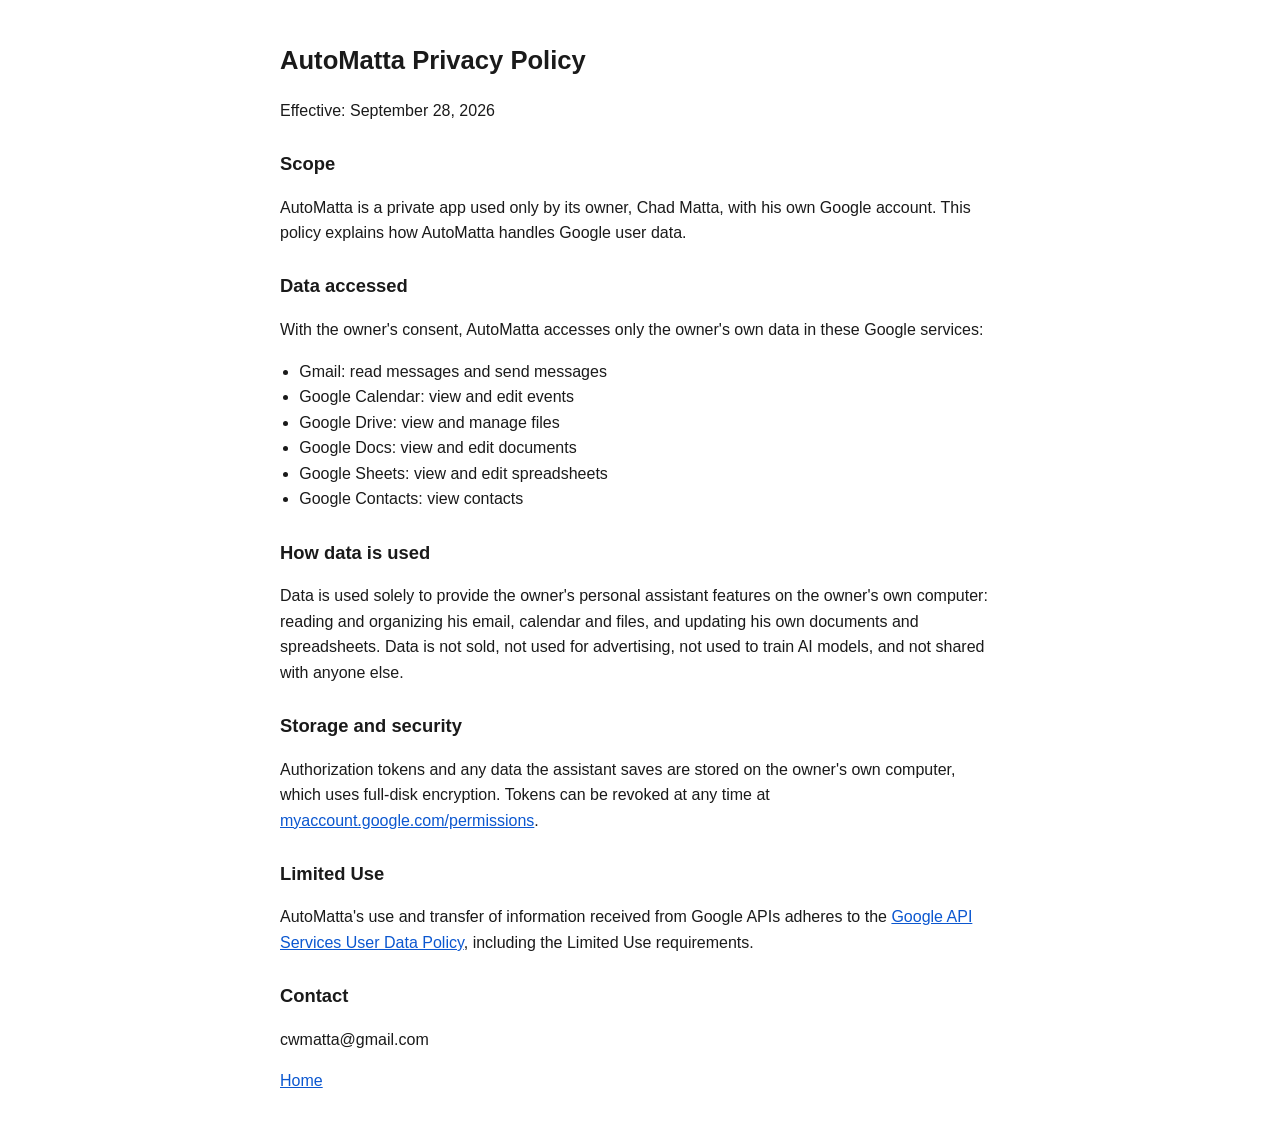
==== privacy.html @ 41127a2c "AutoMatta site: homepage, privacy policy, terms" ====
<!doctype html><html lang="en"><head><meta charset="utf-8"><meta name="viewport" content="width=device-width,initial-scale=1">
<title>AutoMatta Privacy Policy</title><link rel="stylesheet" href="style.css"></head><body>
<h1>AutoMatta Privacy Policy</h1>
<p>Effective: September 28, 2026</p>
<h2>Scope</h2>
<p>AutoMatta is a private app used only by its owner, Chad Matta, with his own Google account. This policy explains how AutoMatta handles Google user data.</p>
<h2>Data accessed</h2>
<p>With the owner's consent, AutoMatta accesses only the owner's own data in these Google services:</p>
<ul>
<li>Gmail: read messages and send messages</li>
<li>Google Calendar: view and edit events</li>
<li>Google Drive: view and manage files</li>
<li>Google Docs: view and edit documents</li>
<li>Google Sheets: view and edit spreadsheets</li>
<li>Google Contacts: view contacts</li>
</ul>
<h2>How data is used</h2>
<p>Data is used solely to provide the owner's personal assistant features on the owner's own computer: reading and organizing his email, calendar and files, and updating his own documents and spreadsheets. Data is not sold, not used for advertising, not used to train AI models, and not shared with anyone else.</p>
<h2>Storage and security</h2>
<p>Authorization tokens and any data the assistant saves are stored on the owner's own computer, which uses full-disk encryption. Tokens can be revoked at any time at <a href="https://myaccount.google.com/permissions">myaccount.google.com/permissions</a>.</p>
<h2>Limited Use</h2>
<p>AutoMatta's use and transfer of information received from Google APIs adheres to the <a href="https://developers.google.com/terms/api-services-user-data-policy">Google API Services User Data Policy</a>, including the Limited Use requirements.</p>
<h2>Contact</h2>
<p>cwmatta@gmail.com</p>
<p><a href="index.html">Home</a></p>
</body></html>
---- style.css ----
body{font-family:-apple-system,BlinkMacSystemFont,"Segoe UI",Roboto,sans-serif;max-width:720px;margin:40px auto;padding:0 16px;line-height:1.6;color:#1a1a1a;background:#fff}
h1{font-size:1.6rem}h2{font-size:1.15rem;margin-top:1.6rem}a{color:#0b57d0}footer{margin-top:3rem;font-size:.85rem;color:#555}ul{padding-left:1.2rem}
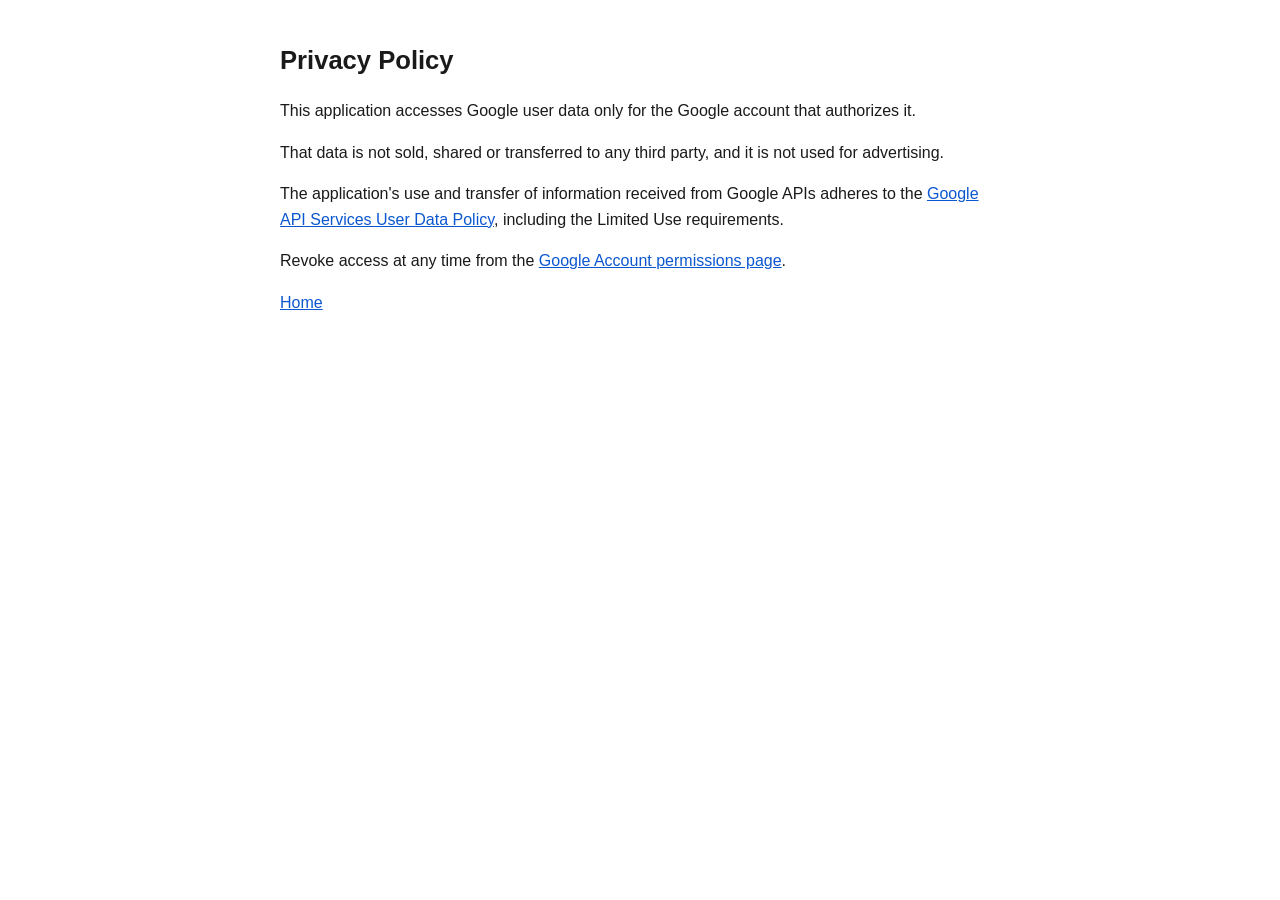
==== commit f6cc14e2: "Minimal pages" ====
--- a/privacy.html
+++ b/privacy.html
@@ -1,26 +1,9 @@
-<!doctype html><html lang="en"><head><meta charset="utf-8"><meta name="viewport" content="width=device-width,initial-scale=1">
-<title>AutoMatta Privacy Policy</title><link rel="stylesheet" href="style.css"></head><body>
-<h1>AutoMatta Privacy Policy</h1>
-<p>Effective: September 28, 2026</p>
-<h2>Scope</h2>
-<p>AutoMatta is a private app used only by its owner, Chad Matta, with his own Google account. This policy explains how AutoMatta handles Google user data.</p>
-<h2>Data accessed</h2>
-<p>With the owner's consent, AutoMatta accesses only the owner's own data in these Google services:</p>
-<ul>
-<li>Gmail: read messages and send messages</li>
-<li>Google Calendar: view and edit events</li>
-<li>Google Drive: view and manage files</li>
-<li>Google Docs: view and edit documents</li>
-<li>Google Sheets: view and edit spreadsheets</li>
-<li>Google Contacts: view contacts</li>
-</ul>
-<h2>How data is used</h2>
-<p>Data is used solely to provide the owner's personal assistant features on the owner's own computer: reading and organizing his email, calendar and files, and updating his own documents and spreadsheets. Data is not sold, not used for advertising, not used to train AI models, and not shared with anyone else.</p>
-<h2>Storage and security</h2>
-<p>Authorization tokens and any data the assistant saves are stored on the owner's own computer, which uses full-disk encryption. Tokens can be revoked at any time at <a href="https://myaccount.google.com/permissions">myaccount.google.com/permissions</a>.</p>
-<h2>Limited Use</h2>
-<p>AutoMatta's use and transfer of information received from Google APIs adheres to the <a href="https://developers.google.com/terms/api-services-user-data-policy">Google API Services User Data Policy</a>, including the Limited Use requirements.</p>
-<h2>Contact</h2>
-<p>cwmatta@gmail.com</p>
+<!doctype html><html lang="en"><head><meta charset="utf-8"><meta name="viewport" content="width=device-width, initial-scale=1"><meta name="robots" content="noindex, nofollow">
+<title>Privacy Policy</title><link rel="stylesheet" href="style.css"></head><body>
+<h1>Privacy Policy</h1>
+<p>This application accesses Google user data only for the Google account that authorizes it.</p>
+<p>That data is not sold, shared or transferred to any third party, and it is not used for advertising.</p>
+<p>The application's use and transfer of information received from Google APIs adheres to the <a href="https://developers.google.com/terms/api-services-user-data-policy">Google API Services User Data Policy</a>, including the Limited Use requirements.</p>
+<p>Revoke access at any time from the <a href="https://myaccount.google.com/permissions">Google Account permissions page</a>.</p>
 <p><a href="index.html">Home</a></p>
 </body></html>
